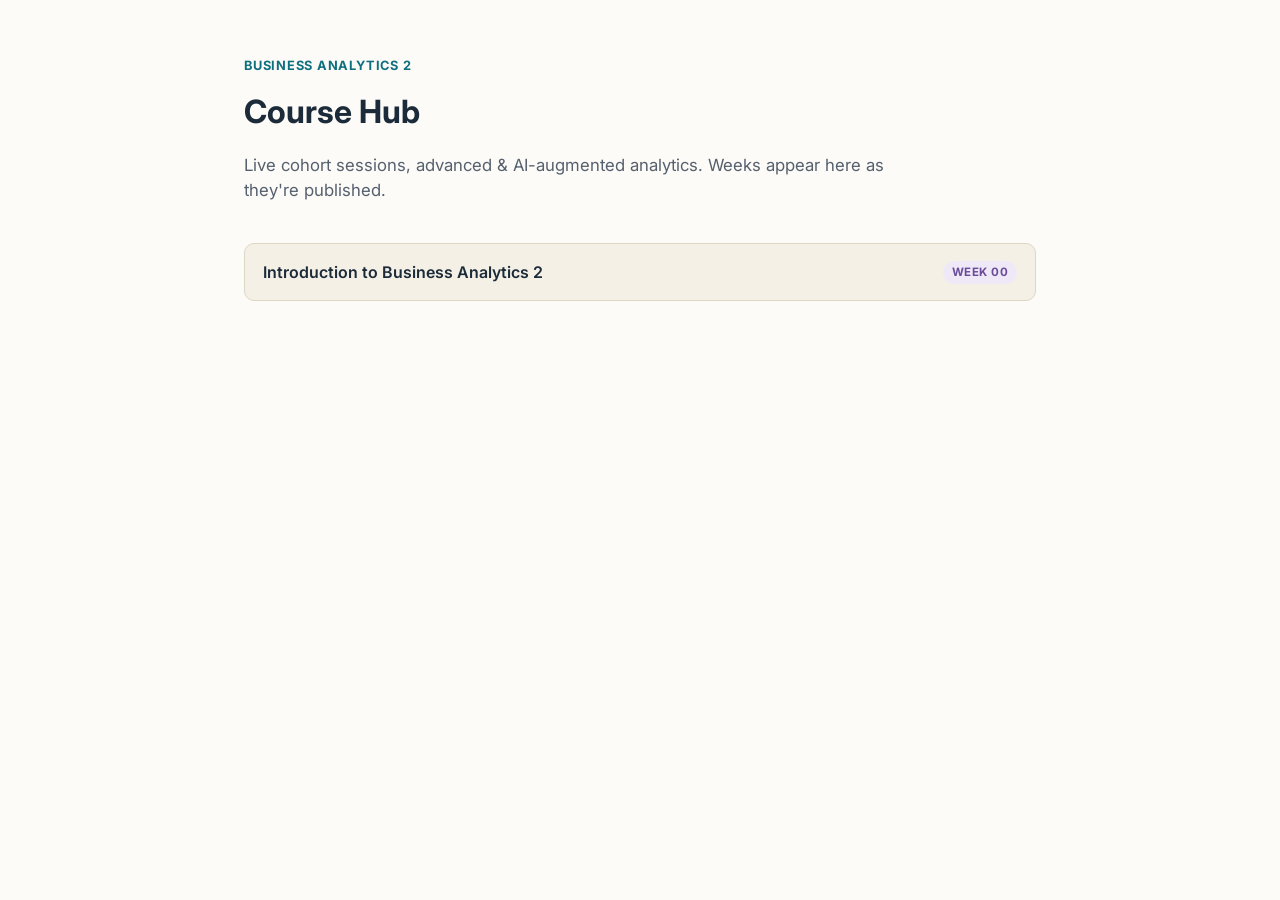
==== ba2/hub/index.html @ 023eb6a4 "Refactor index.html to create a course home page with improved layout and styling" ====
<!DOCTYPE html>
<html lang="en" dir="ltr">
<head>
<meta charset="UTF-8">
<meta name="viewport" content="width=device-width, initial-scale=1.0">
<title>Business Analytics 2 — Course Hub</title>
<link href="https://fonts.googleapis.com/css2?family=Inter:wght@400;600;700;800&display=swap" rel="stylesheet">
<style>
  :root{
    --paper:#FDFBF7; --paper-2:#F4F0E6; --paper-3:#EDE7D9; --ink:#1C2B3A;
    --ink-soft:#55606E; --ink-faint:#8A93A0; --rule:#DED6C4;
    --teal:#0E6F7E; --teal-bg:#E3F1F3; --lav:#6B4C9A; --lav-bg:#EFE9F7;
  }
  *{box-sizing:border-box;}
  body{
    margin:0; background:var(--paper); color:var(--ink);
    font-family:'Inter',-apple-system,BlinkMacSystemFont,"Segoe UI",Roboto,sans-serif;
    line-height:1.5;
  }
  main{max-width:840px; margin:0 auto; padding:56px 24px 80px;}
  header{margin-bottom:40px;}
  .kicker{color:var(--teal); font-weight:700; letter-spacing:.06em; text-transform:uppercase; font-size:.8rem;}
  h1{font-size:2rem; margin:.4em 0 .2em;}
  p.lede{color:var(--ink-soft); font-size:1.05rem; max-width:60ch;}
  ul.weeks{list-style:none; margin:0; padding:0; display:grid; gap:12px;}
  li.week{
    border:1px solid var(--rule); background:var(--paper-2); border-radius:10px;
    padding:16px 18px; display:flex; align-items:center; justify-content:space-between; gap:16px;
  }
  li.week a{color:var(--ink); text-decoration:none; font-weight:600;}
  li.week a:hover{color:var(--teal);}
  .badge{
    font-size:.72rem; font-weight:700; text-transform:uppercase; letter-spacing:.04em;
    padding:3px 9px; border-radius:999px; background:var(--lav-bg); color:var(--lav); white-space:nowrap;
  }
  .empty{color:var(--ink-faint); font-style:italic; padding:24px 0;}
</style>
</head>
<body>
<main>
  <header>
    <div class="kicker">Business Analytics 2</div>
    <h1>Course Hub</h1>
    <p class="lede">Live cohort sessions, advanced &amp; AI-augmented analytics. Weeks appear here as they're published.</p>
  </header>
  <ul class="weeks" id="weekList"></ul>
  <p class="empty" id="emptyMsg" hidden>No weeks published yet — check back soon.</p>
</main>
<script src="../manifest.js"></script>
<script>
  (function(){
    var data = window.BA2_MANIFEST || { weeks: [] };
    var list = document.getElementById('weekList');
    var published = data.weeks.filter(function(w){ return w.published; });
    if(!published.length){
      document.getElementById('emptyMsg').hidden = false;
      return;
    }
    published.forEach(function(w){
      var li = document.createElement('li');
      li.className = 'week';
      li.innerHTML =
        '<a href="../study-guides/' + w.id + '/index.html">' + w.title + '</a>' +
        '<span class="badge">' + w.id.replace('-', ' ') + '</span>';
      list.appendChild(li);
    });
  })();
</script>
</body>
</html>
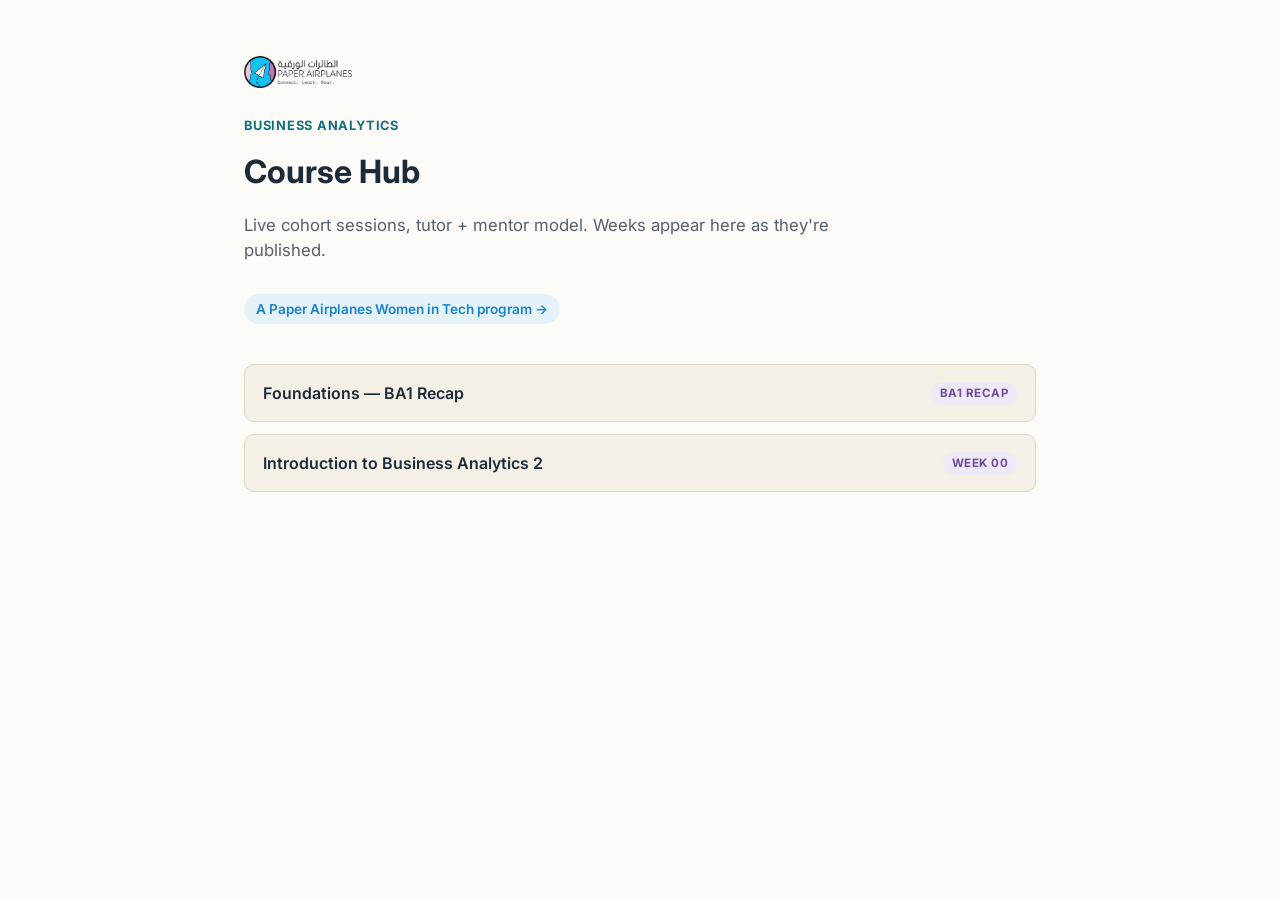
==== commit 03a9780d: "Redirect index.html to new course hub; removed old content and styles" ====
--- a/ba2/hub/index.html
+++ b/ba2/hub/index.html
@@ -3,13 +3,14 @@
 <head>
 <meta charset="UTF-8">
 <meta name="viewport" content="width=device-width, initial-scale=1.0">
-<title>Business Analytics 2 — Course Hub</title>
+<title>Business Analytics — Course Hub</title>
 <link href="https://fonts.googleapis.com/css2?family=Inter:wght@400;600;700;800&display=swap" rel="stylesheet">
 <style>
   :root{
     --paper:#FDFBF7; --paper-2:#F4F0E6; --paper-3:#EDE7D9; --ink:#1C2B3A;
     --ink-soft:#55606E; --ink-faint:#8A93A0; --rule:#DED6C4;
     --teal:#0E6F7E; --teal-bg:#E3F1F3; --lav:#6B4C9A; --lav-bg:#EFE9F7;
+    --pa-blue:#1785C9; --pa-blue-bg:#E6F2FA;
   }
   *{box-sizing:border-box;}
   body{
@@ -18,17 +19,26 @@
     line-height:1.5;
   }
   main{max-width:840px; margin:0 auto; padding:56px 24px 80px;}
+  .logo-row{ display:flex; align-items:center; gap:12px; margin-bottom:28px; }
+  .logo-row img{ height:32px; width:auto; display:block; }
   header{margin-bottom:40px;}
   .kicker{color:var(--teal); font-weight:700; letter-spacing:.06em; text-transform:uppercase; font-size:.8rem;}
   h1{font-size:2rem; margin:.4em 0 .2em;}
   p.lede{color:var(--ink-soft); font-size:1.05rem; max-width:60ch;}
+  .credit{
+    display:inline-flex; align-items:center; gap:6px; margin-top:14px; font-size:.85rem; font-weight:600;
+    color:var(--pa-blue); background:var(--pa-blue-bg); padding:5px 12px; border-radius:999px; text-decoration:none;
+  }
+  .credit:hover{ text-decoration:underline; }
   ul.weeks{list-style:none; margin:0; padding:0; display:grid; gap:12px;}
   li.week{
     border:1px solid var(--rule); background:var(--paper-2); border-radius:10px;
     padding:16px 18px; display:flex; align-items:center; justify-content:space-between; gap:16px;
+    transition:border-color .15s;
   }
+  li.week:hover{ border-color:var(--pa-blue); }
   li.week a{color:var(--ink); text-decoration:none; font-weight:600;}
-  li.week a:hover{color:var(--teal);}
+  li.week a:hover{color:var(--pa-blue);}
   .badge{
     font-size:.72rem; font-weight:700; text-transform:uppercase; letter-spacing:.04em;
     padding:3px 9px; border-radius:999px; background:var(--lav-bg); color:var(--lav); white-space:nowrap;
@@ -38,10 +48,16 @@
 </head>
 <body>
 <main>
+  <div class="logo-row">
+    <a href="https://paper-airplanes.org" target="_blank" rel="noopener">
+      <img src="../../_shared/branding/paper-airplanes-logo.png" alt="Paper Airplanes">
+    </a>
+  </div>
   <header>
-    <div class="kicker">Business Analytics 2</div>
+    <div class="kicker">Business Analytics</div>
     <h1>Course Hub</h1>
-    <p class="lede">Live cohort sessions, advanced &amp; AI-augmented analytics. Weeks appear here as they're published.</p>
+    <p class="lede">Live cohort sessions, tutor + mentor model. Weeks appear here as they're published.</p>
+    <a class="credit" href="https://paper-airplanes.org" target="_blank" rel="noopener">A Paper Airplanes Women in Tech program &#8594;</a>
   </header>
   <ul class="weeks" id="weekList"></ul>
   <p class="empty" id="emptyMsg" hidden>No weeks published yet — check back soon.</p>
@@ -56,12 +72,18 @@
       document.getElementById('emptyMsg').hidden = false;
       return;
     }
+    function hrefFor(w){
+      // w.href is repo-root-relative; the hub lives 2 levels under the repo root
+      // (ba2/hub/index.html), so it needs "../../" prepended.
+      return w.href ? ('../../' + w.href) : ('../study-guides/' + w.id + '/index.html');
+    }
+
     published.forEach(function(w){
       var li = document.createElement('li');
       li.className = 'week';
       li.innerHTML =
-        '<a href="../study-guides/' + w.id + '/index.html">' + w.title + '</a>' +
-        '<span class="badge">' + w.id.replace('-', ' ') + '</span>';
+        '<a href="' + hrefFor(w) + '">' + w.title + '</a>' +
+        '<span class="badge">' + w.id.replace(/-/g, ' ') + '</span>';
       list.appendChild(li);
     });
   })();
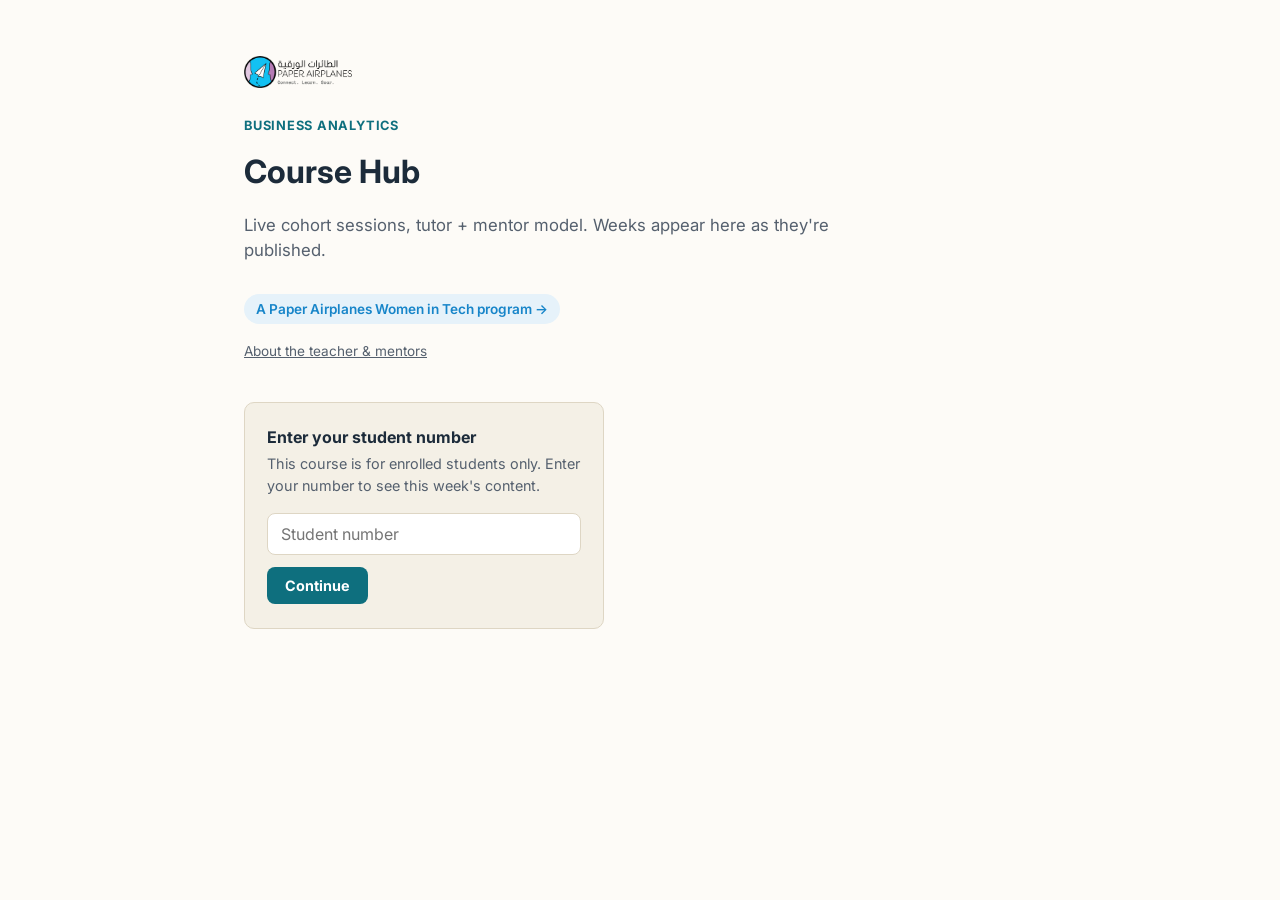
==== commit 67faeb19: "Refactor code structure for improved readability and maintainability" ====
--- a/ba2/hub/index.html
+++ b/ba2/hub/index.html
@@ -30,6 +30,9 @@
     color:var(--pa-blue); background:var(--pa-blue-bg); padding:5px 12px; border-radius:999px; text-decoration:none;
   }
   .credit:hover{ text-decoration:underline; }
+  .about-link{ margin:14px 0 0 0; }
+  .about-link a{ color:var(--ink-soft); font-size:.85rem; text-decoration:underline; }
+  .about-link a:hover{ color:var(--ink); }
   ul.weeks{list-style:none; margin:0; padding:0; display:grid; gap:12px;}
   li.week{
     border:1px solid var(--rule); background:var(--paper-2); border-radius:10px;
@@ -44,6 +47,28 @@
     padding:3px 9px; border-radius:999px; background:var(--lav-bg); color:var(--lav); white-space:nowrap;
   }
   .empty{color:var(--ink-faint); font-style:italic; padding:24px 0;}
+
+  .gate-box{
+    border:1px solid var(--rule); background:var(--paper-2); border-radius:10px;
+    padding:22px 22px 24px 22px; max-width:360px;
+  }
+  .gate-box .gate-title{ font-weight:700; margin-bottom:4px; }
+  .gate-box .gate-sub{ color:var(--ink-soft); font-size:.9rem; margin-bottom:16px; }
+  .gate-input{
+    display:block; width:100%; box-sizing:border-box;
+    border:1px solid var(--rule); border-radius:8px;
+    padding:10px 13px; font-size:1rem; font-family:inherit;
+    margin-bottom:12px;
+  }
+  .gate-input:focus{ outline:none; border-color:var(--teal); }
+  .gate-submit{
+    border:none; border-radius:8px; padding:10px 18px;
+    background:var(--teal); color:#fff; font-weight:700; font-size:.9rem;
+    cursor:pointer; font-family:inherit;
+  }
+  .gate-submit:hover{ opacity:.9; }
+  .gate-error{ margin-top:12px; font-size:.85rem; font-weight:600; color:#A8322A; }
+  .gate-welcome{ font-weight:700; margin-bottom:20px; }
 </style>
 </head>
 <body>
@@ -58,34 +83,114 @@
     <h1>Course Hub</h1>
     <p class="lede">Live cohort sessions, tutor + mentor model. Weeks appear here as they're published.</p>
     <a class="credit" href="https://paper-airplanes.org" target="_blank" rel="noopener">A Paper Airplanes Women in Tech program &#8594;</a>
+    <p class="about-link"><a href="../about/index.html">About the teacher & mentors</a></p>
   </header>
-  <ul class="weeks" id="weekList"></ul>
-  <p class="empty" id="emptyMsg" hidden>No weeks published yet — check back soon.</p>
+  <div class="gate-box" id="gateBox">
+    <div class="gate-title">Enter your student number</div>
+    <div class="gate-sub">This course is for enrolled students only. Enter your number to see this week's content.</div>
+    <input type="text" class="gate-input" id="gateInput" inputmode="numeric" autocomplete="off" placeholder="Student number">
+    <button type="button" class="gate-submit" id="gateSubmit">Continue</button>
+    <div class="gate-error" id="gateError" hidden>That number isn&rsquo;t recognized. Please try again.</div>
+  </div>
+  <div id="weeksSection" hidden>
+    <p class="gate-welcome" id="gateWelcome"></p>
+    <ul class="weeks" id="weekList"></ul>
+    <p class="empty" id="emptyMsg" hidden>No weeks published yet — check back soon.</p>
+  </div>
 </main>
 <script src="../manifest.js"></script>
 <script>
   (function(){
-    var data = window.BA2_MANIFEST || { weeks: [] };
-    var list = document.getElementById('weekList');
-    var published = data.weeks.filter(function(w){ return w.published; });
-    if(!published.length){
-      document.getElementById('emptyMsg').hidden = false;
-      return;
-    }
-    function hrefFor(w){
-      // w.href is repo-root-relative; the hub lives 2 levels under the repo root
-      // (ba2/hub/index.html), so it needs "../../" prepended.
-      return w.href ? ('../../' + w.href) : ('../study-guides/' + w.id + '/index.html');
+    var STORAGE_KEY = 'ba-student';
+    var gateBox = document.getElementById('gateBox');
+    var weeksSection = document.getElementById('weeksSection');
+    var input = document.getElementById('gateInput');
+    var submitBtn = document.getElementById('gateSubmit');
+    var errorEl = document.getElementById('gateError');
+    var welcomeEl = document.getElementById('gateWelcome');
+
+    function renderWeeks(){
+      var data = window.BA2_MANIFEST || { weeks: [] };
+      var list = document.getElementById('weekList');
+      var published = data.weeks.filter(function(w){ return w.published; });
+      if(!published.length){
+        document.getElementById('emptyMsg').hidden = false;
+        return;
+      }
+      function hrefFor(w){
+        // w.href is repo-root-relative; the hub lives 2 levels under the repo root
+        // (ba2/hub/index.html), so it needs "../../" prepended.
+        return w.href ? ('../../' + w.href) : ('../study-guides/' + w.id + '/index.html');
+      }
+      published.forEach(function(w){
+        var li = document.createElement('li');
+        li.className = 'week';
+        li.innerHTML =
+          '<a href="' + hrefFor(w) + '">' + w.title + '</a>' +
+          '<span class="badge">' + w.id.replace(/-/g, ' ') + '</span>';
+        list.appendChild(li);
+      });
     }
 
-    published.forEach(function(w){
-      var li = document.createElement('li');
-      li.className = 'week';
-      li.innerHTML =
-        '<a href="' + hrefFor(w) + '">' + w.title + '</a>' +
-        '<span class="badge">' + w.id.replace(/-/g, ' ') + '</span>';
-      list.appendChild(li);
-    });
+    function unlock(name){
+      welcomeEl.textContent = 'Welcome, ' + name + ' — here’s this week’s content:';
+      gateBox.hidden = true;
+      weeksSection.hidden = false;
+    }
+
+    function getStored(){
+      try{
+        var raw = localStorage.getItem(STORAGE_KEY);
+        return raw ? JSON.parse(raw) : null;
+      }catch(e){ return null; }
+    }
+
+    function store(student){
+      try{ localStorage.setItem(STORAGE_KEY, JSON.stringify(student)); }catch(e){}
+    }
+
+    renderWeeks();
+
+    fetch('../../_shared/students.json')
+      .then(function(res){ return res.json(); })
+      .then(function(data){
+        var roster = (data && data.students) || [];
+        function findById(id){
+          for(var i = 0; i < roster.length; i++){
+            if(roster[i].id === id) return roster[i];
+          }
+          return null;
+        }
+
+        var stored = getStored();
+        if(stored && findById(stored.id)){
+          unlock(stored.name);
+          return;
+        }
+
+        function attempt(){
+          var value = input.value.trim();
+          if(!value) return;
+          var match = findById(value);
+          if(!match){
+            errorEl.hidden = false;
+            input.value = '';
+            input.focus();
+            return;
+          }
+          store(match);
+          unlock(match.name);
+        }
+        submitBtn.addEventListener('click', attempt);
+        input.addEventListener('keydown', function(e){
+          if(e.key === 'Enter') attempt();
+        });
+      })
+      .catch(function(){
+        gateBox.querySelector('.gate-sub').textContent = 'Couldn’t load the student list. Please refresh the page.';
+        input.hidden = true;
+        submitBtn.hidden = true;
+      });
   })();
 </script>
 </body>
